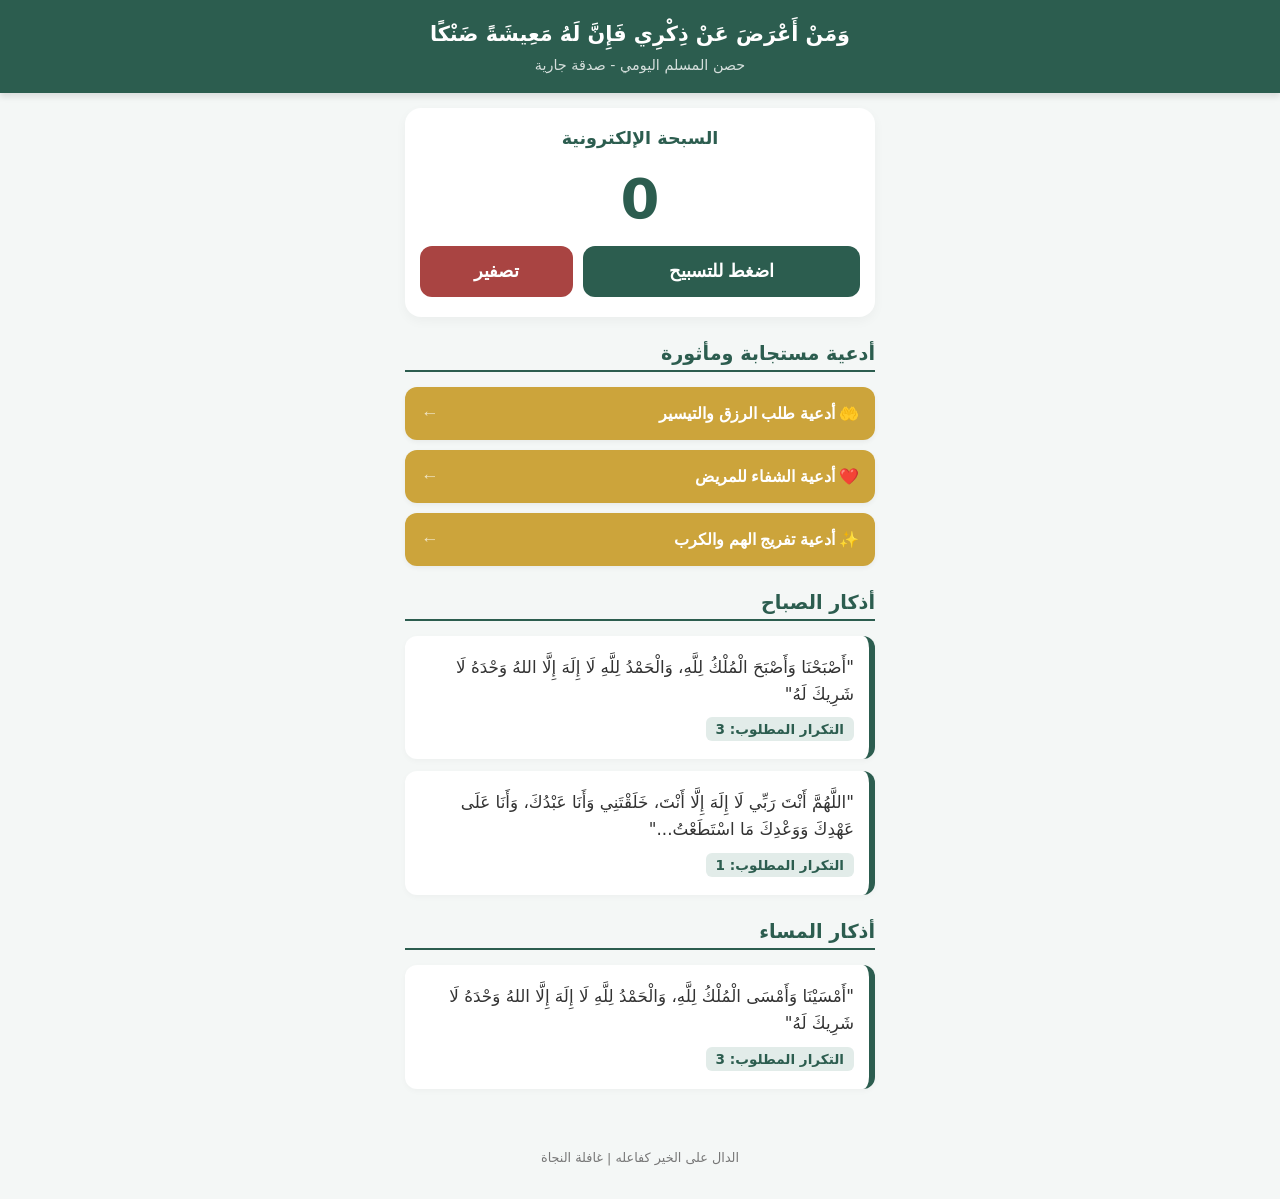
==== index.html @ 3bc12a4d "Add files via upload" ====
<!DOCTYPE html>
<html lang="ar" dir="rtl">
<head>
    <meta charset="UTF-8">
    <meta name="viewport" content="width=device-width, initial-scale=1.0, maximum-scale=1.0, user-scalable=no">
    <title>موقع الأذكار والأدعية المستجابة</title>
    <!-- ربط ملف التصميم والألوان خارجيًا -->
    <link rel="stylesheet" href="style.css">
</head>
<body>

    <header>
        <h1>وَمَنْ أَعْرَضَ عَنْ ذِكْرِي فَإِنَّ لَهُ مَعِيشَةً ضَنْكًا</h1>
        <p class="subtitle">حصن المسلم اليومي - صدقة جارية</p>
    </header>

    <div class="container">
        
        <!-- قسم السبحة الإلكترونية -->
        <div class="sebha-section">
            <h3>السبحة الإلكترونية</h3>
            <div class="counter" id="sebhaCount">0</div>
            <div class="btn-group">
                <button class="btn" onclick="incrementSebha()">اضغط للتسبيح</button>
                <button class="btn btn-reset" onclick="resetSebha()">تصفير</button>
            </div>
        </div>

        <!-- قسم أزرار الأدعية -->
        <h2 class="section-title">أدعية مستجابة ومأثورة</h2>
        <div class="duaa-buttons-container">
            <button class="btn-duaa" onclick="showDuaa('rizq')">🤲 أدعية طلب الرزق والتيسير</button>
            <button class="btn-duaa" onclick="showDuaa('shifa')">❤️ أدعية الشفاء للمريض</button>
            <button class="btn-duaa" onclick="showDuaa('faraj')">✨ أدعية تفريج الهم والكرب</button>
        </div>

        <!-- قسم أذكار الصباح -->
        <h2 class="section-title">أذكار الصباح</h2>
        
        <div class="card" onclick="reduceCount(this)">
            <p>"أَصْبَحْنَا وَأَصْبَحَ الْمُلْكُ لِلَّهِ، وَالْحَمْدُ لِلَّهِ لَا إِلَهَ إِلَّا اللهُ وَحْدَهُ لَا شَرِيكَ لَهُ"</p>
            <span class="count-badge">التكرار المطلوب: <span class="num">3</span></span>
        </div>

        <div class="card" onclick="reduceCount(this)">
            <p>"اللَّهُمَّ أَنْتَ رَبِّي لَا إِلَهَ إِلَّا أَنْتَ، خَلَقْتَنِي وَأَنَا عَبْدُكَ، وَأَنَا عَلَى عَهْدِكَ وَوَعْدِكَ مَا اسْتَطَعْتُ..."</p>
            <span class="count-badge">التكرار المطلوب: <span class="num">1</span></span>
        </div>

        <!-- قسم أذكار المساء -->
        <h2 class="section-title">أذكار المساء</h2>

        <div class="card" onclick="reduceCount(this)">
            <p>"أَمْسَيْنَا وَأَمْسَى الْمُلْكُ لِلَّهِ، وَالْحَمْدُ لِلَّهِ لَا إِلَهَ إِلَّا اللهُ وَحْدَهُ لَا شَرِيكَ لَهُ"</p>
            <span class="count-badge">التكرار المطلوب: <span class="num">3</span></span>
        </div>

    </div>

    <div class="modal" id="duaaModal">
        <div class="modal-content">
            <h3 id="modalTitle" style="color: #2c5d4f;"></h3>
            <div class="modal-text" id="modalText"></div>
            <div class="modal-actions">
                <button class="modal-btn copy-btn" onclick="copyDuaa()">نسخ الدعاء</button>
                <button class="modal-btn close-btn" onclick="closeModal()">إغلاق</button>
            </div>
        </div>
    </div>

    <footer>
        <p>الدال على الخير كفاعله |   غافلة النجاة   </p>
    </footer>

    <script href="script.js" src="script.js"></script>

</body>
</html>
---- style.css ----
/* إعدادات الألوان والخطوط للهواتف والكمبيوتر */
* {
    box-sizing: border-box;
    -webkit-tap-highlight-color: transparent;
}

body {
    font-family: system-ui, -apple-system, BlinkMacSystemFont, 'Segoe UI', Roboto, Oxygen, Ubuntu, Cantarell, sans-serif;
    background-color: #f4f7f6;
    color: #333;
    margin: 0;
    padding: 0;
    display: flex;
    flex-direction: column;
    align-items: center;
    min-height: 100vh;
}

header {
    background-color: #2c5d4f;
    color: white;
    width: 100%;
    text-align: center;
    padding: 20px 15px;
    box-shadow: 0 4px 6px rgba(0,0,0,0.1);
}

header h1 { 
    margin: 0; 
    font-size: 1.3rem; 
    line-height: 1.4;
}

p.subtitle { 
    margin: 8px 0 0 0; 
    font-size: 0.9rem; 
    opacity: 0.8; 
}

.container {
    width: 100%;
    max-width: 500px;
    padding: 15px;
}

.sebha-section {
    background-color: white;
    padding: 20px 15px;
    border-radius: 16px;
    text-align: center;
    box-shadow: 0 4px 12px rgba(0,0,0,0.04);
    margin-bottom: 20px;
}

.sebha-section h3 {
    margin-top: 0;
    color: #2c5d4f;
    font-size: 1.1rem;
}

.counter {
    font-size: 3.5rem;
    font-weight: bold;
    color: #2c5d4f;
    margin: 5px 0 15px 0;
    font-variant-numeric: tabular-nums;
}

.btn-group {
    display: flex;
    gap: 10px;
}

.btn {
    flex: 2;
    background-color: #2c5d4f;
    color: white;
    border: none;
    padding: 15px;
    font-size: 1.1rem;
    font-weight: bold;
    border-radius: 12px;
    cursor: pointer;
    transition: transform 0.1s, background-color 0.2s;
}

.btn-reset { 
    flex: 1;
    background-color: #a94442; 
}

.btn:active { 
    transform: scale(0.96);
}

.duaa-buttons-container {
    display: flex;
    flex-direction: column;
    gap: 10px;
    margin-bottom: 20px;
}

.btn-duaa {
    background-color: #cca43b;
    color: #fff;
    font-weight: bold;
    border: none;
    padding: 16px;
    font-size: 1rem;
    border-radius: 12px;
    cursor: pointer;
    text-align: right;
    display: flex;
    justify-content: space-between;
    align-items: center;
    box-shadow: 0 2px 5px rgba(0,0,0,0.05);
}

.btn-duaa::after {
    content: "←";
    font-size: 1.1rem;
    opacity: 0.7;
}

.btn-duaa:active { background-color: #b38f32; transform: scale(0.99); }

.section-title {
    color: #2c5d4f;
    font-size: 1.2rem;
    border-bottom: 2px solid #2c5d4f;
    padding-bottom: 5px;
    margin: 25px 0 15px 0;
}

.card {
    background-color: white;
    padding: 18px 15px;
    border-radius: 12px;
    margin-bottom: 12px;
    box-shadow: 0 2px 6px rgba(0,0,0,0.03);
    border-right: 6px solid #2c5d4f;
    cursor: pointer;
    transition: background-color 0.2s, transform 0.1s;
}

.card:active { transform: scale(0.99); }

.card p {
    margin: 0;
    font-size: 1.05rem;
    line-height: 1.6;
    user-select: none;
}

.count-badge {
    display: inline-block;
    background-color: #e2ece9;
    color: #2c5d4f;
    padding: 4px 10px;
    border-radius: 6px;
    font-size: 0.85rem;
    font-weight: bold;
    margin-top: 10px;
}

.modal {
    display: none;
    position: fixed;
    top: 0; left: 0; width: 100%; height: 100%;
    background-color: rgba(0,0,0,0.6);
    justify-content: center;
    align-items: center;
    z-index: 1000;
    padding: 20px;
}

.modal-content {
    background-color: white;
    padding: 20px;
    border-radius: 16px;
    width: 100%;
    max-width: 450px;
    text-align: center;
    box-shadow: 0 10px 25px rgba(0,0,0,0.2);
    animation: fadeIn 0.2s ease-out;
}

@keyframes fadeIn {
    from { opacity: 0; transform: scale(0.9); }
    to { opacity: 1; transform: scale(1); }
}

.modal h3 { margin-top: 0; font-size: 1.2rem; }

.modal-text {
    font-size: 1.1rem;
    line-height: 1.7;
    margin: 15px 0 20px 0;
    color: #222;
    background: #fcfdfd;
    padding: 15px;
    border-radius: 8px;
    border: 1px dashed #ddd;
}

.modal-actions {
    display: flex;
    gap: 10px;
}

.modal-btn {
    flex: 1;
    padding: 12px;
    border-radius: 8px;
    font-size: 1rem;
    font-weight: bold;
    border: none;
    cursor: pointer;
}

.copy-btn { background-color: #2c5d4f; color: white; }
.close-btn { background-color: #777; color: white; }

footer {
    margin-top: auto;
    padding: 20px 15px;
    font-size: 0.8rem;
    color: #777;
    text-align: center;
    line-height: 1.4;
}
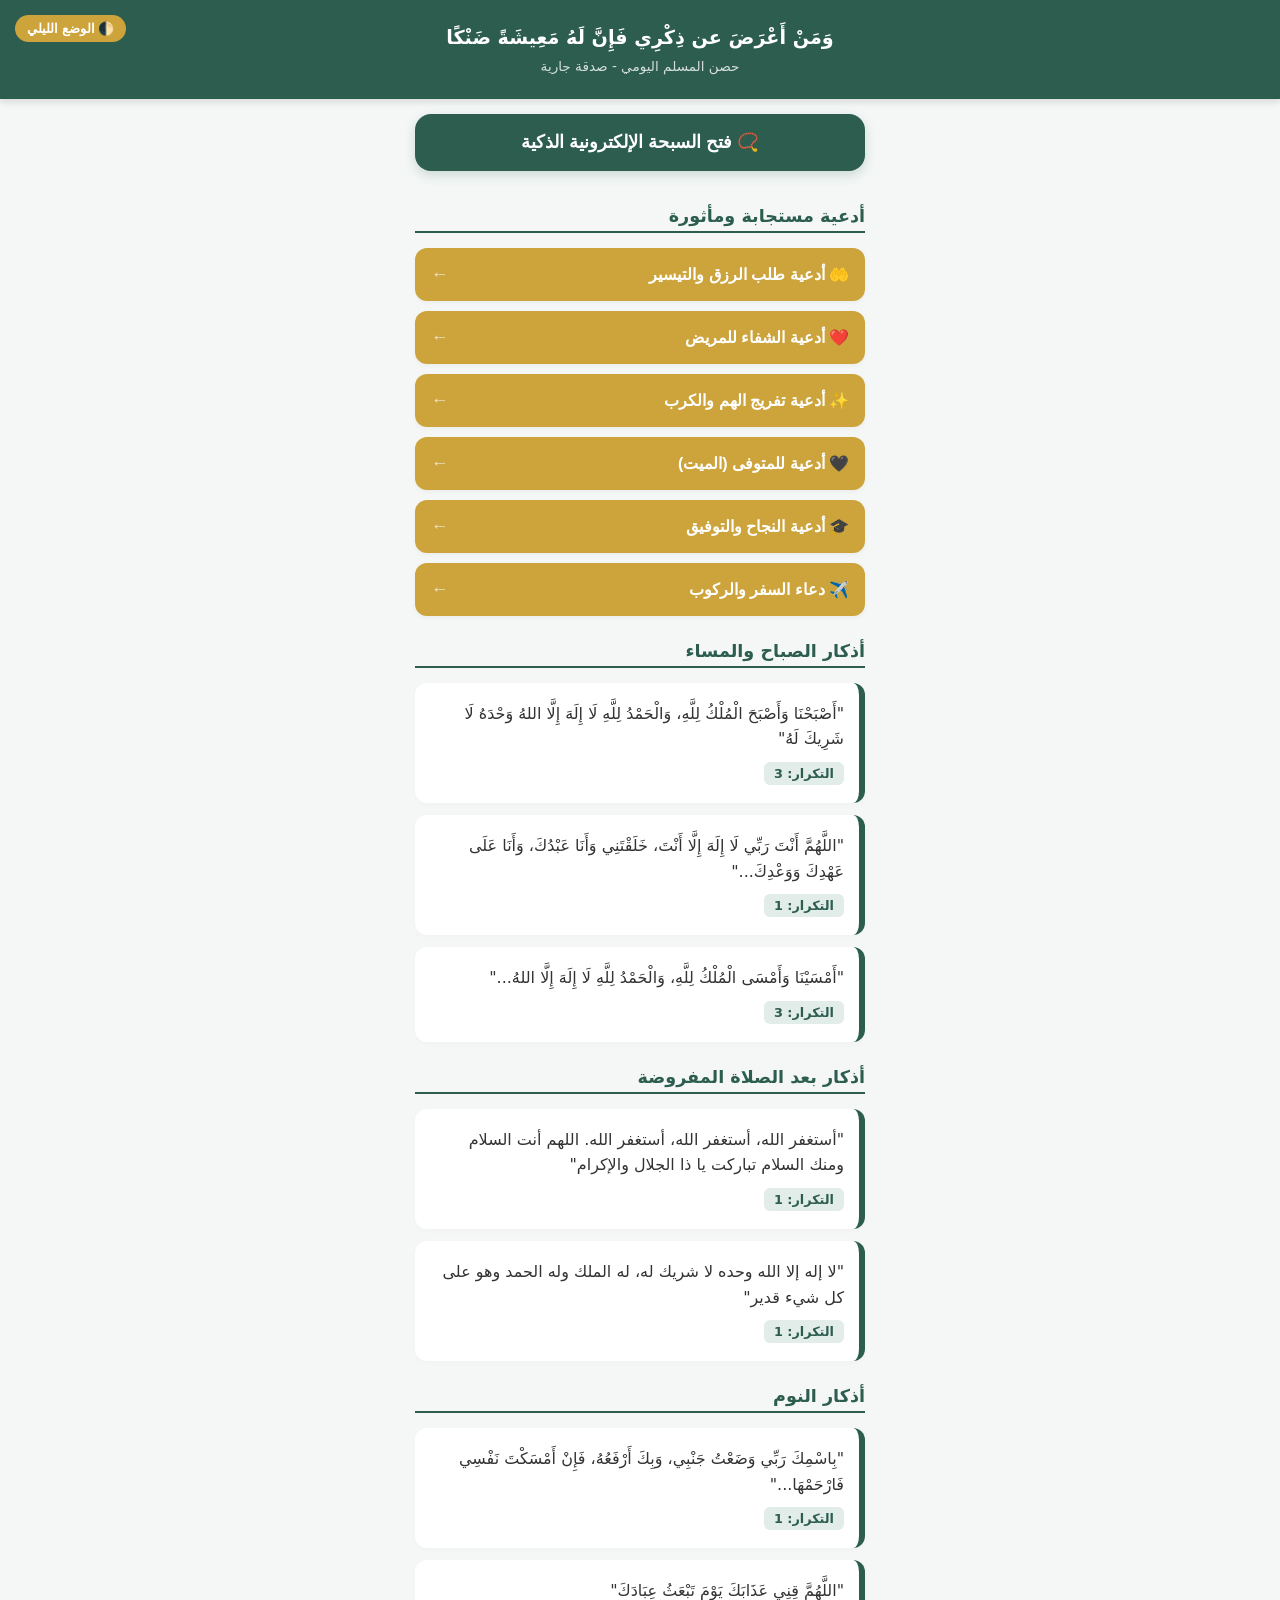
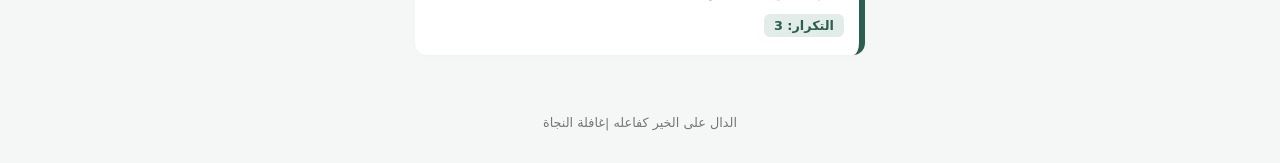
==== commit cb25b72d: "Add files via upload" ====
--- a/index.html
+++ b/index.html
@@ -3,60 +3,74 @@
 <head>
     <meta charset="UTF-8">
     <meta name="viewport" content="width=device-width, initial-scale=1.0, maximum-scale=1.0, user-scalable=no">
-    <title>موقع الأذكار والأدعية المستجابة</title>
-    <!-- ربط ملف التصميم والألوان خارجيًا -->
+    <title>حصن المسلم والسبحة الذكية</title>
     <link rel="stylesheet" href="style.css">
 </head>
 <body>
 
+    <!-- زر وضع الليل في الأعلى -->
+    <button class="dark-mode-toggle" onclick="toggleDarkMode()">🌓 الوضع الليلي</button>
+
     <header>
-        <h1>وَمَنْ أَعْرَضَ عَنْ ذِكْرِي فَإِنَّ لَهُ مَعِيشَةً ضَنْكًا</h1>
+        <h1>وَمَنْ أَعْرَضَ عن ذِكْرِي فَإِنَّ لَهُ مَعِيشَةً ضَنْكًا</h1>
         <p class="subtitle">حصن المسلم اليومي - صدقة جارية</p>
     </header>
 
     <div class="container">
         
-        <!-- قسم السبحة الإلكترونية -->
-        <div class="sebha-section">
-            <h3>السبحة الإلكترونية</h3>
-            <div class="counter" id="sebhaCount">0</div>
-            <div class="btn-group">
-                <button class="btn" onclick="incrementSebha()">اضغط للتسبيح</button>
-                <button class="btn btn-reset" onclick="resetSebha()">تصفير</button>
-            </div>
+        <!-- زر فتح السبحة الذكية مباشرة في الأعلى -->
+        <div class="duaa-buttons-container">
+            <button class="btn-sebha-toggle" onclick="openSebhaModal()">📿 فتح السبحة الإلكترونية الذكية</button>
         </div>
 
-        <!-- قسم أزرار الأدعية -->
+        <!-- قسم أزرار الأدعية الموسع -->
         <h2 class="section-title">أدعية مستجابة ومأثورة</h2>
         <div class="duaa-buttons-container">
             <button class="btn-duaa" onclick="showDuaa('rizq')">🤲 أدعية طلب الرزق والتيسير</button>
             <button class="btn-duaa" onclick="showDuaa('shifa')">❤️ أدعية الشفاء للمريض</button>
             <button class="btn-duaa" onclick="showDuaa('faraj')">✨ أدعية تفريج الهم والكرب</button>
+            <button class="btn-duaa" onclick="showDuaa('mait')">🖤 أدعية للمتوفى (الميت)</button>
+            <button class="btn-duaa" onclick="showDuaa('najah')">🎓 أدعية النجاح والتوفيق</button>
+            <button class="btn-duaa" onclick="showDuaa('safar')">✈️ دعاء السفر والركوب</button>
         </div>
 
-        <!-- قسم أذكار الصباح -->
-        <h2 class="section-title">أذكار الصباح</h2>
-        
-        <div class="card" onclick="reduceCount(this)">
-            <p>"أَصْبَحْنَا وَأَصْبَحَ الْمُلْكُ لِلَّهِ، وَالْحَمْدُ لِلَّهِ لَا إِلَهَ إِلَّا اللهُ وَحْدَهُ لَا شَرِيكَ لَهُ"</p>
-            <span class="count-badge">التكرار المطلوب: <span class="num">3</span></span>
-        </div>
+        <!-- قسم أذكار الصباح والمساء -->
+        <h2 class="section-title">أذكار الصباح والمساء</h2>
+        <div class="card" onclick="reduceCount(this)"><p>"أَصْبَحْنَا وَأَصْبَحَ الْمُلْكُ لِلَّهِ، وَالْحَمْدُ لِلَّهِ لَا إِلَهَ إِلَّا اللهُ وَحْدَهُ لَا شَرِيكَ لَهُ"</p><span class="count-badge">التكرار: <span class="num">3</span></span></div>
+        <div class="card" onclick="reduceCount(this)"><p>"اللَّهُمَّ أَنْتَ رَبِّي لَا إِلَهَ إِلَّا أَنْتَ، خَلَقْتَنِي وَأَنَا عَبْدُكَ، وَأَنَا عَلَى عَهْدِكَ وَوَعْدِكَ..."</p><span class="count-badge">التكرار: <span class="num">1</span></span></div>
+        <div class="card" onclick="reduceCount(this)"><p>"أَمْسَيْنَا وَأَمْسَى الْمُلْكُ لِلَّهِ، وَالْحَمْدُ لِلَّهِ لَا إِلَهَ إِلَّا اللهُ..."</p><span class="count-badge">التكرار: <span class="num">3</span></span></div>
 
-        <div class="card" onclick="reduceCount(this)">
-            <p>"اللَّهُمَّ أَنْتَ رَبِّي لَا إِلَهَ إِلَّا أَنْتَ، خَلَقْتَنِي وَأَنَا عَبْدُكَ، وَأَنَا عَلَى عَهْدِكَ وَوَعْدِكَ مَا اسْتَطَعْتُ..."</p>
-            <span class="count-badge">التكرار المطلوب: <span class="num">1</span></span>
-        </div>
+        <!-- قسم أذكار بعد الصلاة -->
+        <h2 class="section-title">أذكار بعد الصلاة المفروضة</h2>
+        <div class="card" onclick="reduceCount(this)"><p>"أستغفر الله، أستغفر الله، أستغفر الله. اللهم أنت السلام ومنك السلام تباركت يا ذا الجلال والإكرام"</p><span class="count-badge">التكرار: <span class="num">1</span></span></div>
+        <div class="card" onclick="reduceCount(this)"><p>"لا إله إلا الله وحده لا شريك له، له الملك وله الحمد وهو على كل شيء قدير"</p><span class="count-badge">التكرار: <span class="num">1</span></span></div>
 
-        <!-- قسم أذكار المساء -->
-        <h2 class="section-title">أذكار المساء</h2>
-
-        <div class="card" onclick="reduceCount(this)">
-            <p>"أَمْسَيْنَا وَأَمْسَى الْمُلْكُ لِلَّهِ، وَالْحَمْدُ لِلَّهِ لَا إِلَهَ إِلَّا اللهُ وَحْدَهُ لَا شَرِيكَ لَهُ"</p>
-            <span class="count-badge">التكرار المطلوب: <span class="num">3</span></span>
-        </div>
+        <!-- قسم أذكار النوم -->
+        <h2 class="section-title">أذكار النوم</h2>
+        <div class="card" onclick="reduceCount(this)"><p>"بِاسْمِكَ رَبِّي وَضَعْتُ جَنْبِي، وَبِكَ أَرْفَعُهُ، فَإِنْ أَمْسَكْتَ نَفْسِي فَارْحَمْهَا..."</p><span class="count-badge">التكرار: <span class="num">1</span></span></div>
+        <div class="card" onclick="reduceCount(this)"><p>"اللَّهُمَّ قِنِي عَذَابَكَ يَوْمَ تَبْعَثُ عِبَادَكَ"</p><span class="count-badge">التكرار: <span class="num">3</span></span></div>
 
     </div>
 
+    <!-- نافذة السبحة المنبثقة -->
+    <div class="modal" id="sebhaModal">
+        <div class="modal-content" style="max-width: 450px; padding: 25px 20px; border-radius: 24px;">
+            <div class="total-stats">إجمالي التسبيح: <span id="totalCount">0</span></div>
+            <div class="target-phrase" id="currentPhrase">الحمد لله</div>
+            <div class="target-sub" id="phraseTargetText">المطلوب: 33 مرة</div>
+            <div class="counter-circle" onclick="incrementSebha()">
+                <span id="sebhaCount">0</span>
+                <span class="click-tip">اضغط للتسبيح</span>
+            </div>
+            <div class="progress-container" style="width: 100%;"><div class="progress-bar" id="progressBar"></div></div>
+            <div class="modal-actions" style="margin-top: 15px;">
+                <button class="modal-btn btn-reset" onclick="resetSebha()">تصفير</button>
+                <button class="modal-btn close-btn" onclick="closeSebhaModal()">إغلاق</button>
+            </div>
+        </div>
+    </div>
+
+    <!-- نافذة الأدعية المنبثقة -->
     <div class="modal" id="duaaModal">
         <div class="modal-content">
             <h3 id="modalTitle" style="color: #2c5d4f;"></h3>
@@ -69,10 +83,9 @@
     </div>
 
     <footer>
-        <p>الدال على الخير كفاعله |   غافلة النجاة   </p>
+        <p>الدال على الخير كفاعله |غافلة النجاة</p>
     </footer>
 
-    <script href="script.js" src="script.js"></script>
-
+    <script src="script.js"></script>
 </body>
 </html>
--- a/style.css
+++ b/style.css
@@ -1,231 +1,108 @@
-/* إعدادات الألوان والخطوط للهواتف والكمبيوتر */
 * {
     box-sizing: border-box;
     -webkit-tap-highlight-color: transparent;
+    transition: background-color 0.3s, color 0.3s;
 }
 
 body {
     font-family: system-ui, -apple-system, BlinkMacSystemFont, 'Segoe UI', Roboto, Oxygen, Ubuntu, Cantarell, sans-serif;
     background-color: #f4f7f6;
     color: #333;
-    margin: 0;
-    padding: 0;
-    display: flex;
-    flex-direction: column;
-    align-items: center;
-    min-height: 100vh;
+    margin: 0; padding: 0;
+    display: flex; flex-direction: column; align-items: center; min-height: 100vh;
+}
+
+/* إعدادات ألوان الوضع الليلي */
+body.dark-mode {
+    background-color: #121212;
+    color: #e0e0e0;
+}
+body.dark-mode .card, body.dark-mode .sebha-section, body.dark-mode .modal-content {
+    background-color: #1e1e1e;
+    border-color: #2c2c2c;
+    color: #fff;
+}
+body.dark-mode .modal-text { background-color: #252525; color: #fff; border-color: #444; }
+body.dark-mode .count-badge { background-color: #2c5d4f; color: #fff; }
+
+/* زر التحكم بالوضع الليلي */
+.dark-mode-toggle {
+    position: absolute; top: 15px; left: 15px;
+    background-color: #cca43b; color: white; border: none;
+    padding: 6px 12px; border-radius: 20px; cursor: pointer; font-size: 0.8rem; font-weight: bold;
 }
 
 header {
-    background-color: #2c5d4f;
-    color: white;
-    width: 100%;
-    text-align: center;
-    padding: 20px 15px;
+    background-color: #2c5d4f; color: white; width: 100%; text-align: center; padding: 25px 15px;
     box-shadow: 0 4px 6px rgba(0,0,0,0.1);
 }
+header h1 { margin: 0; font-size: 1.2rem; line-height: 1.4; }
+p.subtitle { margin: 6px 0 0 0; font-size: 0.85rem; opacity: 0.8; }
+.container { width: 100%; max-width: 480px; padding: 15px; }
 
-header h1 { 
-    margin: 0; 
-    font-size: 1.3rem; 
-    line-height: 1.4;
+/* تصميم بطاقة آية اليوم */
+.quran-card {
+    background: linear-gradient(135deg, #cca43b 0%, #b38f32 100%);
+    color: white; padding: 15px; border-radius: 16px; text-align: center;
+    margin-bottom: 15px; box-shadow: 0 4px 10px rgba(204, 164, 59, 0.2);
 }
+.quran-verse { font-size: 1.15rem; font-weight: bold; margin: 0 0 5px 0; font-style: italic; }
+.quran-ref { font-size: 0.75rem; opacity: 0.8; }
 
-p.subtitle { 
-    margin: 8px 0 0 0; 
-    font-size: 0.9rem; 
-    opacity: 0.8; 
+.btn-sebha-toggle {
+    background-color: #2c5d4f; color: white; font-weight: bold; border: none; padding: 18px;
+    font-size: 1.1rem; border-radius: 16px; cursor: pointer; text-align: center;
+    box-shadow: 0 4px 12px rgba(44, 93, 79, 0.2); width: 100%; margin-bottom: 10px;
 }
+.btn-sebha-toggle:active { transform: scale(0.97); }
 
-.container {
-    width: 100%;
-    max-width: 500px;
-    padding: 15px;
+/* إعدادات السبحة */
+.total-stats { font-size: 0.85rem; color: #666; background-color: #f4f7f6; padding: 6px 14px; border-radius: 20px; display: inline-block; margin-bottom: 15px; }
+body.dark-mode .total-stats { background-color: #2d2d2d; color: #aaa; }
+.target-phrase { font-size: 1.8rem; font-weight: bold; color: #2c5d4f; margin-bottom: 4px; }
+body.dark-mode .target-phrase { color: #5cb89e; }
+.target-sub { font-size: 0.95rem; color: #cca43b; font-weight: bold; margin-bottom: 20px; }
+
+.counter-circle {
+    width: 170px; height: 170px; border-radius: 50%; background: radial-gradient(circle, #346e5e 0%, #2c5d4f 100%);
+    margin: 0 auto 20px auto; display: flex; flex-direction: column; justify-content: center; align-items: center;
+    color: white; box-shadow: 0 8px 20px rgba(44, 93, 79, 0.2); cursor: pointer; transition: transform 0.05s ease;
 }
+.counter-circle:active { transform: scale(0.94); }
+.counter-circle #sebhaCount { font-size: 3.5rem; font-weight: bold; line-height: 1; }
+.click-tip { font-size: 0.75rem; opacity: 0.7; margin-top: 5px; }
 
-.sebha-section {
-    background-color: white;
-    padding: 20px 15px;
-    border-radius: 16px;
-    text-align: center;
-    box-shadow: 0 4px 12px rgba(0,0,0,0.04);
-    margin-bottom: 20px;
+.progress-container { height: 8px; background-color: #e8edea; border-radius: 10px; margin-bottom: 15px; overflow: hidden; }
+body.dark-mode .progress-container { background-color: #333; }
+.progress-bar { width: 0%; height: 100%; background-color: #cca43b; border-radius: 10px; }
+
+.flash-effect { animation: flash 0.4s ease-out; }
+@keyframes flash { 0% { background-color: initial; } 50% { background-color: #2c5d4f33; } 100% { background-color: initial; } }
+
+.duaa-buttons-container { display: flex; flex-direction: column; gap: 10px; margin-bottom: 20px; }
+.btn-duaa {
+    background-color: #cca43b; color: #fff; font-weight: bold; border: none; padding: 16px;
+    font-size: 1rem; border-radius: 12px; cursor: pointer; text-align: right;
+    display: flex; justify-content: space-between; align-items: center; box-shadow: 0 2px 5px rgba(0,0,0,0.04);
 }
+.btn-duaa::after { content: "←"; font-size: 1.1rem; opacity: 0.7; }
+.btn-duaa:active { background-color: #b38f32; }
 
-.sebha-section h3 {
-    margin-top: 0;
-    color: #2c5d4f;
-    font-size: 1.1rem;
-}
+.section-title { color: #2c5d4f; font-size: 1.1rem; border-bottom: 2px solid #2c5d4f; padding-bottom: 5px; margin: 25px 0 15px 0; }
+body.dark-mode .section-title { color: #5cb89e; border-bottom-color: #5cb89e; }
 
-.counter {
-    font-size: 3.5rem;
-    font-weight: bold;
-    color: #2c5d4f;
-    margin: 5px 0 15px 0;
-    font-variant-numeric: tabular-nums;
-}
+.card { background-color: white; padding: 18px 15px; border-radius: 12px; margin-bottom: 12px; box-shadow: 0 2px 6px rgba(0,0,0,0.02); border-right: 6px solid #2c5d4f; cursor: pointer; }
+body.dark-mode .card { border-right-color: #5cb89e; }
+.card p { margin: 0; font-size: 1rem; line-height: 1.6; user-select: none; }
+.count-badge { display: inline-block; background-color: #e2ece9; color: #2c5d4f; padding: 4px 10px; border-radius: 6px; font-size: 0.8rem; font-weight: bold; margin-top: 10px; }
 
-.btn-group {
-    display: flex;
-    gap: 10px;
-}
-
-.btn {
-    flex: 2;
-    background-color: #2c5d4f;
-    color: white;
-    border: none;
-    padding: 15px;
-    font-size: 1.1rem;
-    font-weight: bold;
-    border-radius: 12px;
-    cursor: pointer;
-    transition: transform 0.1s, background-color 0.2s;
-}
-
-.btn-reset { 
-    flex: 1;
-    background-color: #a94442; 
-}
-
-.btn:active { 
-    transform: scale(0.96);
-}
-
-.duaa-buttons-container {
-    display: flex;
-    flex-direction: column;
-    gap: 10px;
-    margin-bottom: 20px;
-}
-
-.btn-duaa {
-    background-color: #cca43b;
-    color: #fff;
-    font-weight: bold;
-    border: none;
-    padding: 16px;
-    font-size: 1rem;
-    border-radius: 12px;
-    cursor: pointer;
-    text-align: right;
-    display: flex;
-    justify-content: space-between;
-    align-items: center;
-    box-shadow: 0 2px 5px rgba(0,0,0,0.05);
-}
-
-.btn-duaa::after {
-    content: "←";
-    font-size: 1.1rem;
-    opacity: 0.7;
-}
-
-.btn-duaa:active { background-color: #b38f32; transform: scale(0.99); }
-
-.section-title {
-    color: #2c5d4f;
-    font-size: 1.2rem;
-    border-bottom: 2px solid #2c5d4f;
-    padding-bottom: 5px;
-    margin: 25px 0 15px 0;
-}
-
-.card {
-    background-color: white;
-    padding: 18px 15px;
-    border-radius: 12px;
-    margin-bottom: 12px;
-    box-shadow: 0 2px 6px rgba(0,0,0,0.03);
-    border-right: 6px solid #2c5d4f;
-    cursor: pointer;
-    transition: background-color 0.2s, transform 0.1s;
-}
-
-.card:active { transform: scale(0.99); }
-
-.card p {
-    margin: 0;
-    font-size: 1.05rem;
-    line-height: 1.6;
-    user-select: none;
-}
-
-.count-badge {
-    display: inline-block;
-    background-color: #e2ece9;
-    color: #2c5d4f;
-    padding: 4px 10px;
-    border-radius: 6px;
-    font-size: 0.85rem;
-    font-weight: bold;
-    margin-top: 10px;
-}
-
-.modal {
-    display: none;
-    position: fixed;
-    top: 0; left: 0; width: 100%; height: 100%;
-    background-color: rgba(0,0,0,0.6);
-    justify-content: center;
-    align-items: center;
-    z-index: 1000;
-    padding: 20px;
-}
-
-.modal-content {
-    background-color: white;
-    padding: 20px;
-    border-radius: 16px;
-    width: 100%;
-    max-width: 450px;
-    text-align: center;
-    box-shadow: 0 10px 25px rgba(0,0,0,0.2);
-    animation: fadeIn 0.2s ease-out;
-}
-
-@keyframes fadeIn {
-    from { opacity: 0; transform: scale(0.9); }
-    to { opacity: 1; transform: scale(1); }
-}
-
-.modal h3 { margin-top: 0; font-size: 1.2rem; }
-
-.modal-text {
-    font-size: 1.1rem;
-    line-height: 1.7;
-    margin: 15px 0 20px 0;
-    color: #222;
-    background: #fcfdfd;
-    padding: 15px;
-    border-radius: 8px;
-    border: 1px dashed #ddd;
-}
-
-.modal-actions {
-    display: flex;
-    gap: 10px;
-}
-
-.modal-btn {
-    flex: 1;
-    padding: 12px;
-    border-radius: 8px;
-    font-size: 1rem;
-    font-weight: bold;
-    border: none;
-    cursor: pointer;
-}
-
+.modal { display: none; position: fixed; top: 0; left: 0; width: 100%; height: 100%; background-color: rgba(0,0,0,0.6); justify-content: center; align-items: center; z-index: 1000; padding: 20px; }
+.modal-content { background-color: white; padding: 20px; border-radius: 16px; width: 100%; max-width: 420px; text-align: center; box-shadow: 0 10px 25px rgba(0,0,0,0.2); animation: fadeIn 0.2s ease-out; }
+@keyframes fadeIn { from { opacity: 0; transform: scale(0.9); } to { opacity: 1; transform: scale(1); } }
+.modal-text { font-size: 1.05rem; line-height: 1.7; margin: 15px 0 20px 0; color: #222; background: #fcfdfd; padding: 15px; border-radius: 8px; border: 1px dashed #ddd; }
+.modal-actions { display: flex; gap: 10px; }
+.modal-btn { flex: 1; padding: 12px; border-radius: 8px; font-size: 1rem; font-weight: bold; border: none; cursor: pointer; }
 .copy-btn { background-color: #2c5d4f; color: white; }
 .close-btn { background-color: #777; color: white; }
-
-footer {
-    margin-top: auto;
-    padding: 20px 15px;
-    font-size: 0.8rem;
-    color: #777;
-    text-align: center;
-    line-height: 1.4;
-}
+.btn-reset { background-color: #a94442; color: white; }
+footer { margin-top: auto; padding: 20px 15px; font-size: 0.8rem; color: #777; text-align: center; }
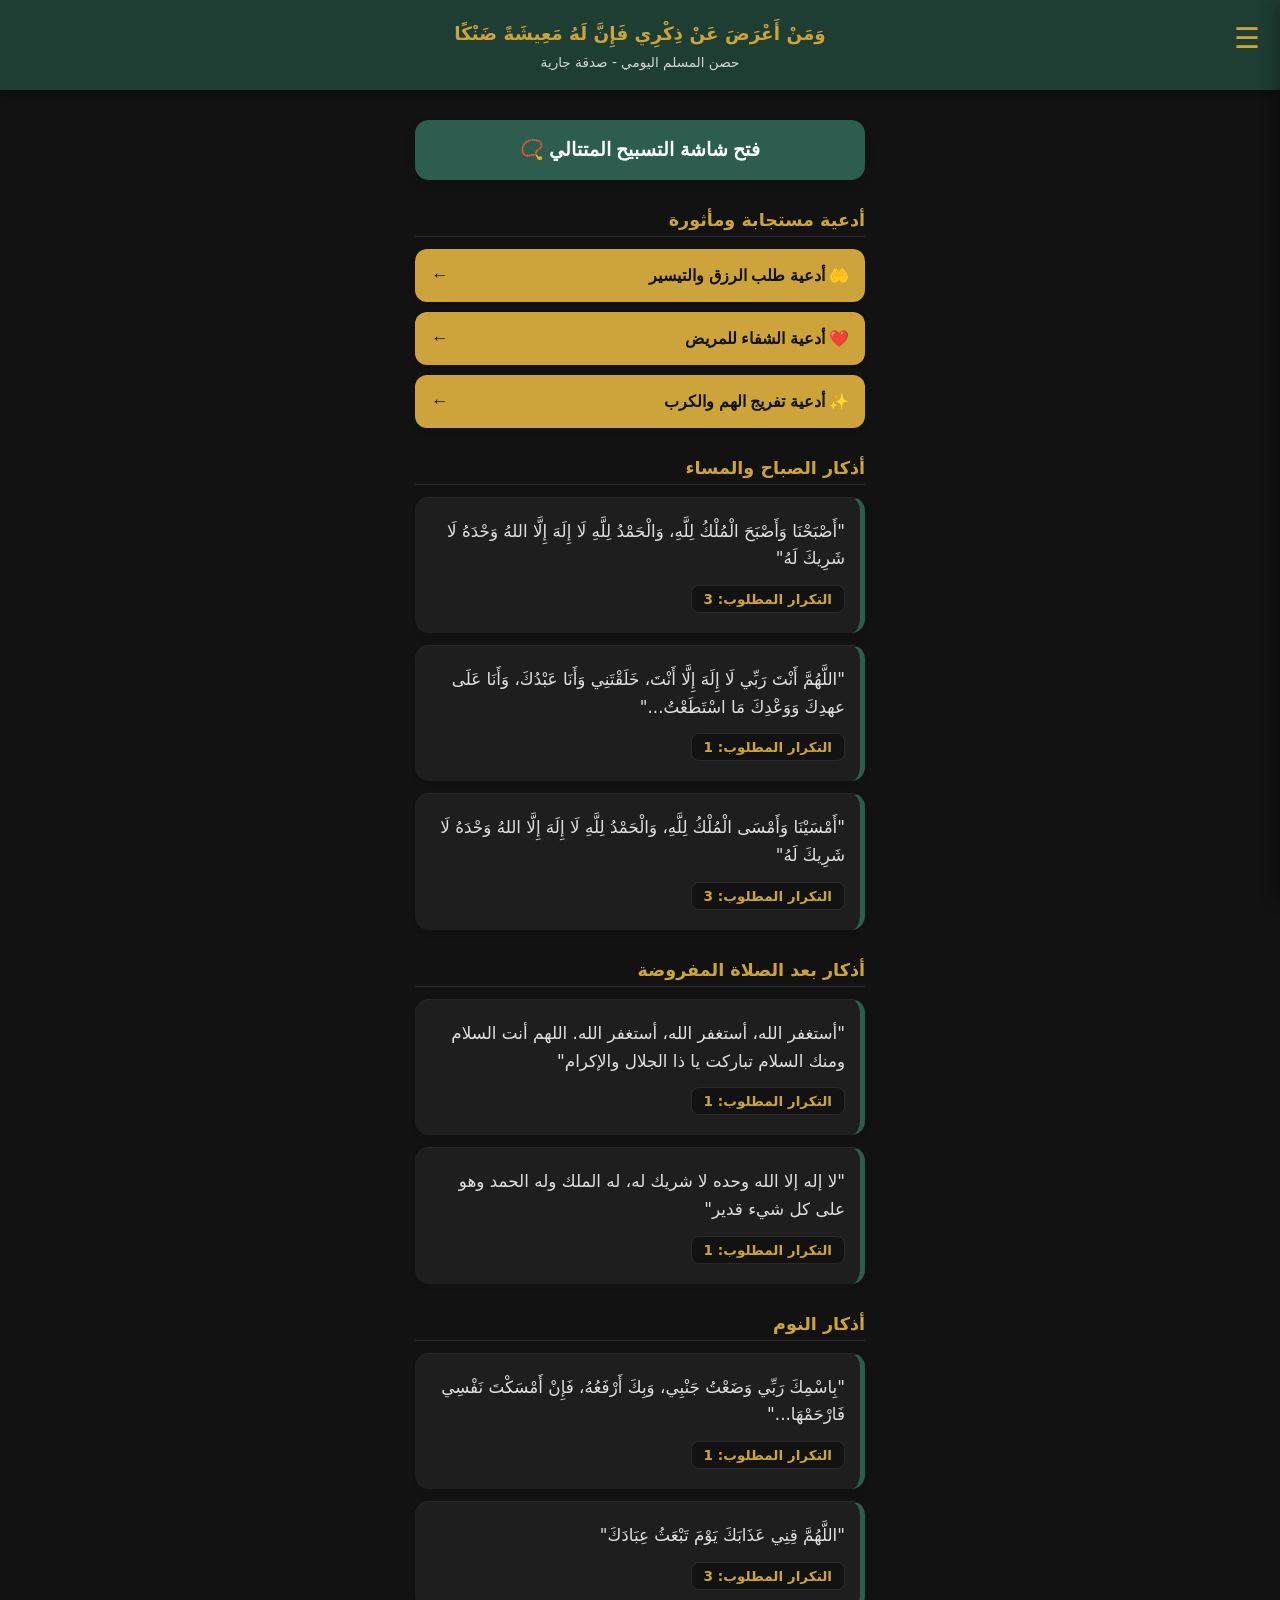
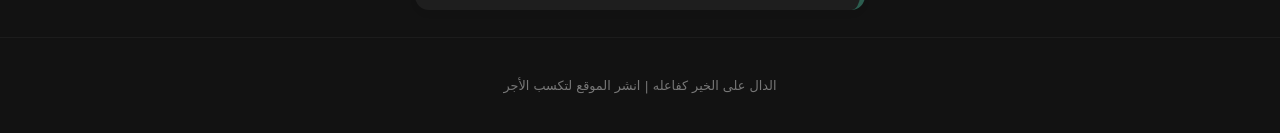
==== commit d4133ee4: "Add files via upload" ====
--- a/index.html
+++ b/index.html
@@ -3,77 +3,119 @@
 <head>
     <meta charset="UTF-8">
     <meta name="viewport" content="width=device-width, initial-scale=1.0, maximum-scale=1.0, user-scalable=no">
-    <title>حصن المسلم والسبحة الذكية</title>
+    <title>موقع الأذكار والمسلم اليومي</title>
+    <!-- ربط ملف التصميم والألوان الخارجي -->
     <link rel="stylesheet" href="style.css">
 </head>
-<body>
+<body class="dark-mode">
 
-    <!-- زر وضع الليل في الأعلى -->
-    <button class="dark-mode-toggle" onclick="toggleDarkMode()">🌓 الوضع الليلي</button>
+    <!-- الحاوية الرئيسية التي تتأثر بالتغبيش -->
+    <div id="mainContentWrapper">
+        <header>
+            <button class="menu-trigger" onclick="toggleMenu()">☰</button>
+            <h1>وَمَنْ أَعْرَضَ عَنْ ذِكْرِي فَإِنَّ لَهُ مَعِيشَةً ضَنْكًا</h1>
+            <p class="subtitle">حصن المسلم اليومي - صدقة جارية</p>
+        </header>
 
-    <header>
-        <h1>وَمَنْ أَعْرَضَ عن ذِكْرِي فَإِنَّ لَهُ مَعِيشَةً ضَنْكًا</h1>
-        <p class="subtitle">حصن المسلم اليومي - صدقة جارية</p>
-    </header>
+        <div class="container">
+            <!-- زر فتح السبحة المنبثقة -->
+            <div class="open-sebha-container">
+                <button class="btn btn-open-sebha" onclick="openSebhaModal()">فتح شاشة التسبيح المتتالي 📿</button>
+            </div>
 
-    <div class="container">
-        
-        <!-- زر فتح السبحة الذكية مباشرة في الأعلى -->
-        <div class="duaa-buttons-container">
-            <button class="btn-sebha-toggle" onclick="openSebhaModal()">📿 فتح السبحة الإلكترونية الذكية</button>
+            <!-- قسم أدعية الجوال المنبثقة -->
+            <h2 class="section-title">أدعية مستجابة ومأثورة</h2>
+            <div class="duaa-buttons-container">
+                <button class="btn-duaa" onclick="showDuaa('rizq')">🤲 أدعية طلب الرزق والتيسير</button>
+                <button class="btn-duaa" onclick="showDuaa('shifa')">❤️ أدعية الشفاء للمريض</button>
+                <button class="btn-duaa" onclick="showDuaa('faraj')">✨ أدعية تفريج الهم والكرب</button>
+            </div>
+
+            <!-- قسم الأذكار السفلية الطويلة -->
+            <h2 class="section-title">أذكار الصباح والمساء</h2>
+            <div class="card" onclick="reduceCount(this)">
+                <p class="thikr-text">"أَصْبَحْنَا وَأَصْبَحَ الْمُلْكُ لِلَّهِ، وَالْحَمْدُ لِلَّهِ لَا إِلَهَ إِلَّا اللهُ وَحْدَهُ لَا شَرِيكَ لَهُ"</p>
+                <span class="count-badge">التكرار المطلوب: <span class="num" data-max="3">3</span></span>
+            </div>
+            <div class="card" onclick="reduceCount(this)">
+                <p class="thikr-text">"اللَّهُمَّ أَنْتَ رَبِّي لَا إِلَهَ إِلَّا أَنْتَ، خَلَقْتَنِي وَأَنَا عَبْدُكَ، وَأَنَا عَلَى عهدِكَ وَوَعْدِكَ مَا اسْتَطَعْتُ..."</p>
+                <span class="count-badge">التكرار المطلوب: <span class="num" data-max="1">1</span></span>
+            </div>
+            <div class="card" onclick="reduceCount(this)">
+                <p class="thikr-text">"أَمْسَيْنَا وَأَمْسَى الْمُلْكُ لِلَّهِ، وَالْحَمْدُ لِلَّهِ لَا إِلَهَ إِلَّا اللهُ وَحْدَهُ لَا شَرِيكَ لَهُ"</p>
+                <span class="count-badge">التكرار المطلوب: <span class="num" data-max="3">3</span></span>
+            </div>
+
+            <h2 class="section-title">أذكار بعد الصلاة المفروضة</h2>
+            <div class="card" onclick="reduceCount(this)">
+                <p class="thikr-text">"أستغفر الله، أستغفر الله، أستغفر الله. اللهم أنت السلام ومنك السلام تباركت يا ذا الجلال والإكرام"</p>
+                <span class="count-badge">التكرار المطلوب: <span class="num" data-max="1">1</span></span>
+            </div>
+            <div class="card" onclick="reduceCount(this)">
+                <p class="thikr-text">"لا إله إلا الله وحده لا شريك له، له الملك وله الحمد وهو على كل شيء قدير"</p>
+                <span class="count-badge">التكرار المطلوب: <span class="num" data-max="1">1</span></span>
+            </div>
+
+            <h2 class="section-title">أذكار النوم</h2>
+            <div class="card" onclick="reduceCount(this)">
+                <p class="thikr-text">"بِاسْمِكَ رَبِّي وَضَعْتُ جَنْبِي، وَبِكَ أَرْفَعُهُ، فَإِنْ أَمْسَكْتَ نَفْسِي فَارْحَمْهَا..."</p>
+                <span class="count-badge">التكرار المطلوب: <span class="num" data-max="1">1</span></span>
+            </div>
+            <div class="card" onclick="reduceCount(this)">
+                <p class="thikr-text">"اللَّهُمَّ قِنِي عَذَابَكَ يَوْمَ تَبْعَثُ عِبَادَكَ"</p>
+                <span class="count-badge">التكرار المطلوب: <span class="num" data-max="3">3</span></span>
+            </div>
         </div>
 
-        <!-- قسم أزرار الأدعية الموسع -->
-        <h2 class="section-title">أدعية مستجابة ومأثورة</h2>
-        <div class="duaa-buttons-container">
-            <button class="btn-duaa" onclick="showDuaa('rizq')">🤲 أدعية طلب الرزق والتيسير</button>
-            <button class="btn-duaa" onclick="showDuaa('shifa')">❤️ أدعية الشفاء للمريض</button>
-            <button class="btn-duaa" onclick="showDuaa('faraj')">✨ أدعية تفريج الهم والكرب</button>
-            <button class="btn-duaa" onclick="showDuaa('mait')">🖤 أدعية للمتوفى (الميت)</button>
-            <button class="btn-duaa" onclick="showDuaa('najah')">🎓 أدعية النجاح والتوفيق</button>
-            <button class="btn-duaa" onclick="showDuaa('safar')">✈️ دعاء السفر والركوب</button>
-        </div>
-
-        <!-- قسم أذكار الصباح والمساء -->
-        <h2 class="section-title">أذكار الصباح والمساء</h2>
-        <div class="card" onclick="reduceCount(this)"><p>"أَصْبَحْنَا وَأَصْبَحَ الْمُلْكُ لِلَّهِ، وَالْحَمْدُ لِلَّهِ لَا إِلَهَ إِلَّا اللهُ وَحْدَهُ لَا شَرِيكَ لَهُ"</p><span class="count-badge">التكرار: <span class="num">3</span></span></div>
-        <div class="card" onclick="reduceCount(this)"><p>"اللَّهُمَّ أَنْتَ رَبِّي لَا إِلَهَ إِلَّا أَنْتَ، خَلَقْتَنِي وَأَنَا عَبْدُكَ، وَأَنَا عَلَى عَهْدِكَ وَوَعْدِكَ..."</p><span class="count-badge">التكرار: <span class="num">1</span></span></div>
-        <div class="card" onclick="reduceCount(this)"><p>"أَمْسَيْنَا وَأَمْسَى الْمُلْكُ لِلَّهِ، وَالْحَمْدُ لِلَّهِ لَا إِلَهَ إِلَّا اللهُ..."</p><span class="count-badge">التكرار: <span class="num">3</span></span></div>
-
-        <!-- قسم أذكار بعد الصلاة -->
-        <h2 class="section-title">أذكار بعد الصلاة المفروضة</h2>
-        <div class="card" onclick="reduceCount(this)"><p>"أستغفر الله، أستغفر الله، أستغفر الله. اللهم أنت السلام ومنك السلام تباركت يا ذا الجلال والإكرام"</p><span class="count-badge">التكرار: <span class="num">1</span></span></div>
-        <div class="card" onclick="reduceCount(this)"><p>"لا إله إلا الله وحده لا شريك له، له الملك وله الحمد وهو على كل شيء قدير"</p><span class="count-badge">التكرار: <span class="num">1</span></span></div>
-
-        <!-- قسم أذكار النوم -->
-        <h2 class="section-title">أذكار النوم</h2>
-        <div class="card" onclick="reduceCount(this)"><p>"بِاسْمِكَ رَبِّي وَضَعْتُ جَنْبِي، وَبِكَ أَرْفَعُهُ، فَإِنْ أَمْسَكْتَ نَفْسِي فَارْحَمْهَا..."</p><span class="count-badge">التكرار: <span class="num">1</span></span></div>
-        <div class="card" onclick="reduceCount(this)"><p>"اللَّهُمَّ قِنِي عَذَابَكَ يَوْمَ تَبْعَثُ عِبَادَكَ"</p><span class="count-badge">التكرار: <span class="num">3</span></span></div>
-
+        <footer>
+            <p>الدال على الخير كفاعله | انشر الموقع لتكسب الأجر</p>
+        </footer>
     </div>
 
-    <!-- نافذة السبحة المنبثقة -->
-    <div class="modal" id="sebhaModal">
-        <div class="modal-content" style="max-width: 450px; padding: 25px 20px; border-radius: 24px;">
-            <div class="total-stats">إجمالي التسبيح: <span id="totalCount">0</span></div>
-            <div class="target-phrase" id="currentPhrase">الحمد لله</div>
-            <div class="target-sub" id="phraseTargetText">المطلوب: 33 مرة</div>
-            <div class="counter-circle" onclick="incrementSebha()">
-                <span id="sebhaCount">0</span>
-                <span class="click-tip">اضغط للتسبيح</span>
-            </div>
-            <div class="progress-container" style="width: 100%;"><div class="progress-bar" id="progressBar"></div></div>
-            <div class="modal-actions" style="margin-top: 15px;">
-                <button class="modal-btn btn-reset" onclick="resetSebha()">تصفير</button>
-                <button class="modal-btn close-btn" onclick="closeSebhaModal()">إغلاق</button>
+    <!-- نافذة التسبيح المركزية المعدلة (السطر الصغير تحت الكلمة مباشرة) -->
+    <div class="sebha-modal-overlay" id="sebhaModal">
+        <div class="sebha-popup-box">
+            <!-- الكلمة الكبيرة في الأعلى -->
+            <h2 id="thikrTitle">--</h2>
+            
+            <!-- السطر الصغير الإرشادي الجديد تحت الكلمة مباشرة بناءً على طلبك -->
+            <div class="sub-target-text" id="thikrInstruction">قُل سُبْحَانَ اللهِ 33 مرّة</div>
+            
+            <!-- عداد الأرقام الضخم بالمنتصف -->
+            <div class="huge-counter" id="sebhaCount">0</div>
+            
+            <!-- زر النقر اليدوي المخصص للجوال -->
+            <button class="btn btn-click-inside" onclick="handleSebhaClick()">اضغط للتسبيح 👆</button>
+            
+            <div class="popup-footer-btns">
+                <button class="btn-popup-action btn-popup-reset" onclick="resetChain()">تصفير 🔄</button>
+                <button class="btn-popup-action btn-popup-close" onclick="closeSebhaModal()">إغلاق ❌</button>
             </div>
         </div>
     </div>
 
-    <!-- نافذة الأدعية المنبثقة -->
+    <!-- القائمة الجانبية (3 شخوط) -->
+    <div class="sidebar-overlay" id="sidebarOverlay" onclick="toggleMenu()"></div>
+    <div class="sidebar" id="sidebar">
+        <div class="sidebar-header">
+            <h3>⚙️ الخيارات والإعدادات</h3>
+            <button class="close-menu" onclick="toggleMenu()">×</button>
+        </div>
+        <div class="sidebar-content">
+            <div class="setting-item" onclick="toggleTheme()">
+                <span>🌓 مظهر الشاشة:</span>
+                <span id="themeBtnText" class="badge-setting">ليلي</span>
+            </div>
+            <div class="setting-item" onclick="shareSite()">
+                <span>🔗 مشاركة الموقع للأجر</span>
+            </div>
+        </div>
+    </div>
+
+    <!-- النافذة المنبثقة للأدعية -->
     <div class="modal" id="duaaModal">
         <div class="modal-content">
-            <h3 id="modalTitle" style="color: #2c5d4f;"></h3>
+            <h3 id="modalTitle" style="color: #cca43b;"></h3>
             <div class="modal-text" id="modalText"></div>
             <div class="modal-actions">
                 <button class="modal-btn copy-btn" onclick="copyDuaa()">نسخ الدعاء</button>
@@ -82,10 +124,6 @@
         </div>
     </div>
 
-    <footer>
-        <p>الدال على الخير كفاعله |غافلة النجاة</p>
-    </footer>
-
     <script src="script.js"></script>
 </body>
 </html>
--- a/style.css
+++ b/style.css
@@ -1,108 +1,123 @@
 * {
     box-sizing: border-box;
     -webkit-tap-highlight-color: transparent;
-    transition: background-color 0.3s, color 0.3s;
+    touch-action: manipulation;
 }
 
+body.dark-mode { background-color: #121212; color: #e0e0e0; }
+body.light-mode { background-color: #f4f7f6; color: #333333; }
+
 body {
-    font-family: system-ui, -apple-system, BlinkMacSystemFont, 'Segoe UI', Roboto, Oxygen, Ubuntu, Cantarell, sans-serif;
-    background-color: #f4f7f6;
-    color: #333;
-    margin: 0; padding: 0;
-    display: flex; flex-direction: column; align-items: center; min-height: 100vh;
+    font-family: system-ui, -apple-system, BlinkMacSystemFont, 'Segoe UI', Roboto, sans-serif;
+    margin: 0; padding: 0; display: flex; flex-direction: column; min-height: 100vh;
 }
 
-/* إعدادات ألوان الوضع الليلي */
-body.dark-mode {
-    background-color: #121212;
-    color: #e0e0e0;
-}
-body.dark-mode .card, body.dark-mode .sebha-section, body.dark-mode .modal-content {
-    background-color: #1e1e1e;
-    border-color: #2c2c2c;
-    color: #fff;
-}
-body.dark-mode .modal-text { background-color: #252525; color: #fff; border-color: #444; }
-body.dark-mode .count-badge { background-color: #2c5d4f; color: #fff; }
-
-/* زر التحكم بالوضع الليلي */
-.dark-mode-toggle {
-    position: absolute; top: 15px; left: 15px;
-    background-color: #cca43b; color: white; border: none;
-    padding: 6px 12px; border-radius: 20px; cursor: pointer; font-size: 0.8rem; font-weight: bold;
+.blur-active {
+    filter: blur(10px);
+    -webkit-filter: blur(10px);
+    pointer-events: none;
 }
 
 header {
-    background-color: #2c5d4f; color: white; width: 100%; text-align: center; padding: 25px 15px;
-    box-shadow: 0 4px 6px rgba(0,0,0,0.1);
+    background-color: #1e3d33; color: #ffffff; width: 100%; text-align: center;
+    padding: 20px 15px; box-shadow: 0 4px 10px rgba(0,0,0,0.3); position: relative;
 }
-header h1 { margin: 0; font-size: 1.2rem; line-height: 1.4; }
-p.subtitle { margin: 6px 0 0 0; font-size: 0.85rem; opacity: 0.8; }
-.container { width: 100%; max-width: 480px; padding: 15px; }
+header h1 { margin: 0 45px; font-size: 1.15rem; line-height: 1.5; color: #cca43b; }
+p.subtitle { margin: 6px 0 0 0; font-size: 0.85rem; opacity: 0.8; color: #fff; }
 
-/* تصميم بطاقة آية اليوم */
-.quran-card {
-    background: linear-gradient(135deg, #cca43b 0%, #b38f32 100%);
-    color: white; padding: 15px; border-radius: 16px; text-align: center;
-    margin-bottom: 15px; box-shadow: 0 4px 10px rgba(204, 164, 59, 0.2);
+.menu-trigger {
+    position: absolute; right: 15px; top: 16px; background: none; border: none;
+    color: #cca43b; font-size: 1.8rem; cursor: pointer; padding: 5px;
 }
-.quran-verse { font-size: 1.15rem; font-weight: bold; margin: 0 0 5px 0; font-style: italic; }
-.quran-ref { font-size: 0.75rem; opacity: 0.8; }
 
-.btn-sebha-toggle {
-    background-color: #2c5d4f; color: white; font-weight: bold; border: none; padding: 18px;
-    font-size: 1.1rem; border-radius: 16px; cursor: pointer; text-align: center;
-    box-shadow: 0 4px 12px rgba(44, 93, 79, 0.2); width: 100%; margin-bottom: 10px;
+.container { width: 100%; max-width: 480px; margin: 0 auto; padding: 15px; }
+.open-sebha-container { margin: 15px 0 25px 0; }
+
+.btn {
+    width: 100%; min-height: 60px; font-weight: bold; font-size: 1.2rem; border-radius: 14px; 
+    border: none; cursor: pointer; box-shadow: 0 4px 10px rgba(0,0,0,0.15); padding: 15px;
 }
-.btn-sebha-toggle:active { transform: scale(0.97); }
+.btn-open-sebha { background-color: #2c5d4f !important; color: white !important; }
+.btn:active { transform: scale(0.96); }
 
-/* إعدادات السبحة */
-.total-stats { font-size: 0.85rem; color: #666; background-color: #f4f7f6; padding: 6px 14px; border-radius: 20px; display: inline-block; margin-bottom: 15px; }
-body.dark-mode .total-stats { background-color: #2d2d2d; color: #aaa; }
-.target-phrase { font-size: 1.8rem; font-weight: bold; color: #2c5d4f; margin-bottom: 4px; }
-body.dark-mode .target-phrase { color: #5cb89e; }
-.target-sub { font-size: 0.95rem; color: #cca43b; font-weight: bold; margin-bottom: 20px; }
+/* نافذة التسبيح المركزية المنبثقة */
+.sebha-modal-overlay {
+    display: none; position: fixed; top: 0; left: 0; width: 100%; height: 100%;
+    background-color: rgba(0, 0, 0, 0.4); justify-content: center; align-items: center; z-index: 1000; padding: 20px;
+}
 
-.counter-circle {
-    width: 170px; height: 170px; border-radius: 50%; background: radial-gradient(circle, #346e5e 0%, #2c5d4f 100%);
-    margin: 0 auto 20px auto; display: flex; flex-direction: column; justify-content: center; align-items: center;
-    color: white; box-shadow: 0 8px 20px rgba(44, 93, 79, 0.2); cursor: pointer; transition: transform 0.05s ease;
+.sebha-popup-box {
+    padding: 30px 20px; border-radius: 24px; text-align: center; width: 100%; max-width: 400px; 
+    box-shadow: 0 15px 35px rgba(0,0,0,0.5); animation: popupIn 0.2s ease-out;
 }
-.counter-circle:active { transform: scale(0.94); }
-.counter-circle #sebhaCount { font-size: 3.5rem; font-weight: bold; line-height: 1; }
-.click-tip { font-size: 0.75rem; opacity: 0.7; margin-top: 5px; }
+body.dark-mode .sebha-popup-box { background-color: #1e1e1e; border: 1px solid #333; }
+body.light-mode .sebha-popup-box { background-color: #ffffff; border: 1px solid #ddd; }
 
-.progress-container { height: 8px; background-color: #e8edea; border-radius: 10px; margin-bottom: 15px; overflow: hidden; }
-body.dark-mode .progress-container { background-color: #333; }
-.progress-bar { width: 0%; height: 100%; background-color: #cca43b; border-radius: 10px; }
+@keyframes popupIn { from { opacity: 0; transform: scale(0.95); } to { opacity: 1; transform: scale(1); } }
 
-.flash-effect { animation: flash 0.4s ease-out; }
-@keyframes flash { 0% { background-color: initial; } 50% { background-color: #2c5d4f33; } 100% { background-color: initial; } }
+.sebha-popup-box h2 { margin: 0; font-size: 1.7rem; color: #cca43b; font-weight: bold; }
 
-.duaa-buttons-container { display: flex; flex-direction: column; gap: 10px; margin-bottom: 20px; }
+/* تصميم السطر الصغير الجميل المضاف تحت الكلمة مباشرة لشاشات اللمس */
+.sub-target-text {
+    font-size: 0.95rem;
+    color: #888;
+    margin: 8px 0 15px 0;
+    font-weight: 500;
+}
+
+.huge-counter { 
+    font-size: 5rem; font-weight: 900; margin: 5px 0 20px 0; font-variant-numeric: tabular-nums; 
+}
+body.dark-mode .huge-counter { color: #ffffff; }
+body.light-mode .huge-counter { color: #1e3d33; }
+
+.btn-click-inside { background-color: #2c5d4f !important; color: white !important; min-height: 75px !important; font-size: 1.3rem !important; }
+.popup-footer-btns { display: flex; gap: 12px; margin-top: 20px; }
+.btn-popup-action { flex: 1; padding: 14px; border-radius: 12px; font-size: 1rem; font-weight: bold; border: none; cursor: pointer; }
+body.dark-mode .btn-popup-reset { background-color: #444; color: white; }
+body.light-mode .btn-popup-reset { background-color: #e0e0e0; color: #333; }
+.btn-popup-close { background-color: #8b2626; color: white; }
+
+/* أزرار وبطاقات الأدعية والأذكار */
+.duaa-buttons-container { display: flex; flex-direction: column; gap: 10px; }
 .btn-duaa {
-    background-color: #cca43b; color: #fff; font-weight: bold; border: none; padding: 16px;
-    font-size: 1rem; border-radius: 12px; cursor: pointer; text-align: right;
-    display: flex; justify-content: space-between; align-items: center; box-shadow: 0 2px 5px rgba(0,0,0,0.04);
+    background-color: #cca43b; color: #121212; font-weight: bold; border: none; padding: 16px;
+    font-size: 1rem; border-radius: 12px; cursor: pointer; text-align: right; display: flex;
+    justify-content: space-between; align-items: center; box-shadow: 0 4px 6px rgba(0,0,0,0.1);
 }
-.btn-duaa::after { content: "←"; font-size: 1.1rem; opacity: 0.7; }
-.btn-duaa:active { background-color: #b38f32; }
+.btn-duaa::after { content: "←"; font-size: 1.1rem; font-weight: bold; }
 
-.section-title { color: #2c5d4f; font-size: 1.1rem; border-bottom: 2px solid #2c5d4f; padding-bottom: 5px; margin: 25px 0 15px 0; }
-body.dark-mode .section-title { color: #5cb89e; border-bottom-color: #5cb89e; }
+.section-title { color: #cca43b; font-size: 1.1rem; border-bottom: 1px solid #2c2c2c; padding-bottom: 6px; margin: 30px 0 12px 0; }
 
-.card { background-color: white; padding: 18px 15px; border-radius: 12px; margin-bottom: 12px; box-shadow: 0 2px 6px rgba(0,0,0,0.02); border-right: 6px solid #2c5d4f; cursor: pointer; }
-body.dark-mode .card { border-right-color: #5cb89e; }
-.card p { margin: 0; font-size: 1rem; line-height: 1.6; user-select: none; }
-.count-badge { display: inline-block; background-color: #e2ece9; color: #2c5d4f; padding: 4px 10px; border-radius: 6px; font-size: 0.8rem; font-weight: bold; margin-top: 10px; }
+.card { padding: 20px 15px; border-radius: 14px; margin-bottom: 12px; box-shadow: 0 4px 6px rgba(0,0,0,0.05); border-right: 5px solid #2c5d4f; cursor: pointer; }
+body.dark-mode .card { background-color: #1e1e1e; border-top: 1px solid #2a2a2a; }
+body.light-mode .card { background-color: #ffffff; border-top: 1px solid #eaeaea; }
+.card:active { transform: scale(0.98); }
+.card p { margin: 0; font-size: 1.05rem; line-height: 1.65; user-select: none; }
 
-.modal { display: none; position: fixed; top: 0; left: 0; width: 100%; height: 100%; background-color: rgba(0,0,0,0.6); justify-content: center; align-items: center; z-index: 1000; padding: 20px; }
-.modal-content { background-color: white; padding: 20px; border-radius: 16px; width: 100%; max-width: 420px; text-align: center; box-shadow: 0 10px 25px rgba(0,0,0,0.2); animation: fadeIn 0.2s ease-out; }
-@keyframes fadeIn { from { opacity: 0; transform: scale(0.9); } to { opacity: 1; transform: scale(1); } }
-.modal-text { font-size: 1.05rem; line-height: 1.7; margin: 15px 0 20px 0; color: #222; background: #fcfdfd; padding: 15px; border-radius: 8px; border: 1px dashed #ddd; }
-.modal-actions { display: flex; gap: 10px; }
-.modal-btn { flex: 1; padding: 12px; border-radius: 8px; font-size: 1rem; font-weight: bold; border: none; cursor: pointer; }
+.count-badge { display: inline-block; padding: 5px 12px; border-radius: 8px; font-size: 0.85rem; font-weight: bold; margin-top: 12px; }
+body.dark-mode .count-badge { background-color: #121212; color: #cca43b; border: 1px solid #2a2a2a; }
+body.light-mode .count-badge { background-color: #e2ece9; color: #2c5d4f; }
+
+/* القائمة الجانبية مجهزة لجميع الشاشات والأحجام */
+.sidebar-overlay { position: fixed; top: 0; left: 0; width: 100%; height: 100%; background: rgba(0,0,0,0.6); z-index: 998; display: none; }
+.sidebar { position: fixed; top: 0; right: -280px; width: 280px; height: 100%; z-index: 999; display: flex; flex-direction: column; transition: right 0.3s ease; box-shadow: -5px 0 15px rgba(0,0,0,0.3); background-color: #1e1e1e; border-left: 1px solid #333; }
+.sidebar-header { padding: 20px 15px; display: flex; justify-content: space-between; align-items: center; border-bottom: 1px solid rgba(128,128,128,0.2); }
+.sidebar-header h3 { margin: 0; font-size: 1.1rem; color: #cca43b; }
+.close-menu { background: none; border: none; font-size: 2rem; color: #777; cursor: pointer; }
+.sidebar-content { padding: 5px 0; }
+.setting-item { padding: 20px 15px; display: flex; justify-content: space-between; align-items: center; cursor: pointer; border-bottom: 1px solid rgba(128,128,128,0.1); color: #fff; }
+.setting-item:hover { background-color: #252525; }
+.badge-setting { background-color: #2c5d4f; color: white; padding: 6px 12px; border-radius: 8px; font-size: 0.85rem; }
+
+/* النوافذ المنبثقة للأدعية */
+.modal { display: none; position: fixed; top: 0; left: 0; width: 100%; height: 100%; background-color: rgba(0,0,0,0.8); justify-content: center; align-items: center; z-index: 1000; padding: 15px; }
+.modal-content { padding: 20px; border-radius: 18px; width: 100%; max-width: 420px; text-align: center; box-shadow: 0 10px 30px rgba(0,0,0,0.5); background-color: #1e1e1e; border: 1px solid #333; }
+.modal h3 { margin-top: 0; font-size: 1.15rem; color: #cca43b; }
+.modal-text { font-size: 1.1rem; line-height: 1.75; margin: 15px 0 20px 0; padding: 15px; border-radius: 10px; border: 1px dashed #444; color: #ffffff; background: #121212; }
+.modal-actions { display: flex; gap: 12px; }
+.modal-btn { flex: 1; padding: 14px; border-radius: 10px; font-size: 1rem; font-weight: bold; border: none; cursor: pointer; }
 .copy-btn { background-color: #2c5d4f; color: white; }
-.close-btn { background-color: #777; color: white; }
-.btn-reset { background-color: #a94442; color: white; }
-footer { margin-top: auto; padding: 20px 15px; font-size: 0.8rem; color: #777; text-align: center; }
+.close-btn { background-color: #444; color: white; }
+
+footer { padding: 25px 15px; font-size: 0.8rem; color: #777; text-align: center; line-height: 1.5; width: 100%; background-color: #121212; border-top: 1px solid #1c1c1c; }
